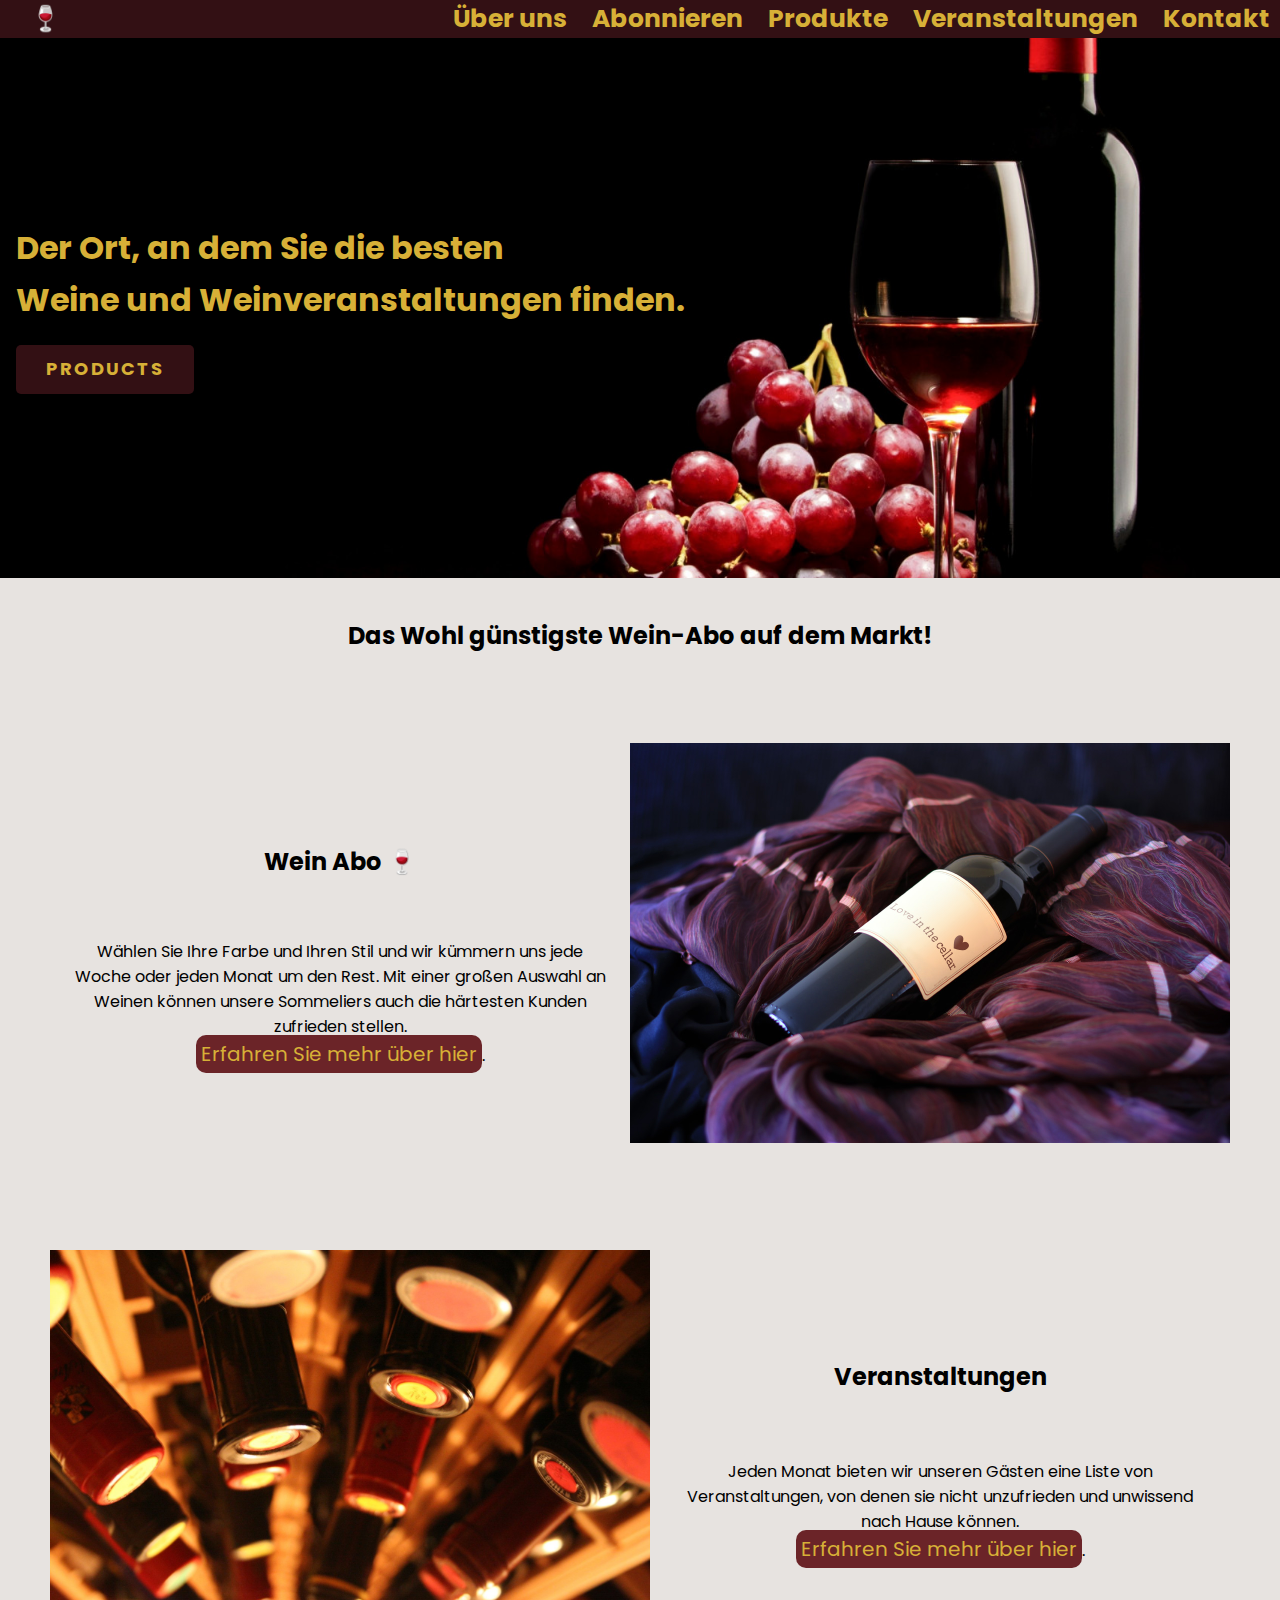
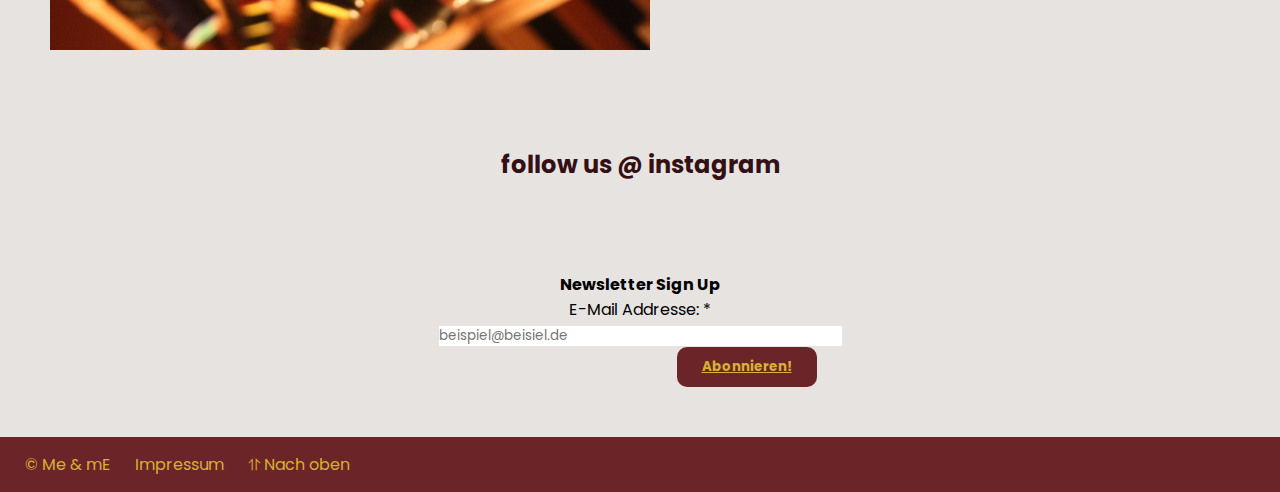
==== html/index.html @ b665ed3c "Add files via upload" ====
<!DOCTYPE html>
<html lang="en">
<head>
  <meta charset="UTF-8">
  <meta http-equiv="X-UA-Compatible" content="IE=edge">
  <meta name="viewport" content="width=device-width, initial-scale=1.0">
  <link rel="stylesheet" href="../css/style.css">
  <title>Wine-Shop</title>
</head>
<body>
  <header>
    <div class="logo">
      <p>🍷</p>
    </div>
    <section class="menu">
      <div>
        <ul>
          <li><a href="index.html" class="current">Über uns</a></li>
          <li><a href="abonnieren.html">Abonnieren</a></li>
          <li><a href="produkte.html">Produkte</a></li>
          <li><a href="veranstaltungen.html">Veranstaltungen</a></li>
          <li><a href="kontakt.html">Kontakt</a></li>
        </ul>
      </div>
    </section>
  </header>

  <main>
    <section class="topseite">
      <div class="introtxt">
        <h1>Der Ort, an dem Sie die besten <br> Weine und Weinveranstaltungen finden.</h1>
<!--Aici tre sa punem un link care ne va trimite la produse.-->
          <a href="produkte.html">Products</a>
      </div>
    </section>

    <section class="abo">
          <h2>Das Wohl günstigste Wein-Abo auf dem Markt!</h2>
      <div class="abobody">
          <div>
            <h2>Wein Abo 🍷</h2>
            <p>Wählen Sie Ihre Farbe und Ihren Stil und wir kümmern uns jede Woche oder jeden Monat um den Rest. Mit einer großen Auswahl an Weinen können unsere Sommeliers auch die härtesten Kunden zufrieden stellen.<br><a href="abonnieren.html">Erfahren Sie mehr über hier</a>.</p>
            <!--deasupra vine un link catre abonare-->
          </div>

          <div>
            <img src="../bilder/wine-bottle-velvet-rich.jpg" alt="A bottle of wine on a beautiful rich velvet.">
          </div>
      </div>    
      <div class="events">
          <div>
            <img src="../bilder/wine-bottles-1551192.jpg" alt="A photo of bottles on the shelf.">
          </div>

          <div>
            <h2>Veranstaltungen</h3>
            <p>Jeden Monat bieten wir unseren Gästen eine Liste von Veranstaltungen, von denen sie nicht unzufrieden und unwissend nach Hause können.<br><a href="veranstaltungen.html">Erfahren Sie mehr über hier</a>.</p>
            <!--deasupra vine un link catre evenimente-->
          </div>
      </div>

      <div class="follow">
          <div class="instagram">
            <h2><a href="https://www.instagram.com/">follow us @ instagram</a></h2>
          </div>
          <div class="newsletter">
            <h4>Newsletter Sign Up</h4>
            <div>
              <label for="email">E-Mail Addresse: *</label>
              <input type="text" id="email" name="email" placeholder="beispiel@beisiel.de" required>
            </div>
            <div class="btn">
              <button type="submit" value="Abgeschickt" class="btnx"><a href="kontakt.html">Abonnieren!</a></button>
            </div>
          </div>
      </div>
    </section>
  </main>
  <footer class="seitefooter">
    <ul>
      <li>&#169; Me & mE</li>
      <li><a href="impressum.html">Impressum</a></li>
      <li><a href="#"> &#10595;  Nach oben</a></li>
    </ul>
  </footer>
</body>
</html>
---- css/style.css ----
/*
the colors that we need!

white color: #efefef;
grey color: #e7e3e0;
grey'isch color: #dbd4cf;
gold color: #d7b037;
red color: #6b2428;
bordeaux red color: #331014;
*/

/*for start we set the hole page with font, style and color*/

@import url('https://fonts.googleapis.com/css2?family=Poppins:wght@200;300;400;500;600;700;800;900&display=swap');

/*all the css files are linked here*/

@import url(abonnieren.css);
@import url(produkte.css);
@import url(veranstaltungen.css);
@import url(kontakt.css);
@import url(impressum.css);

* {
  margin: 0;
  padding: 0;
  box-sizing: border-box;
  font-family: 'poppins', sans-serif;
  scroll-behavior: smooth;
  
}

/*body arangement and color*/

body {
  margin: 0 auto;
  max-width: 1440px;
  display: block;
  background-color: #dbd4cf;
}

main {
  background-color: #e7e3e0;
}

/*menu and logo adjustment*/

header {
  display: flex;
  flex-wrap: nowrap;
  justify-content: space-between;
  background-color: #331014;
}

.logo {
  padding-left: 30px;
}

.logo,
.menu {
  font-size:25px;
  font-weight: bold;
}

.menu li {
  display: inline;
  padding: 10px;
}

.menu a {
  text-decoration: none;
  color: #d7b037;
}

.menu a:hover {
  background-color: #d7b037;
  color: #6b2428;
  border-radius: 5px;
  padding: 2px;
  transition: 0.5s;
}

/*top-page with the wine bottle in the background*/

.topseite {
  background-image: url(../bilder/desktop-img.jpg);
  background-size: cover;
  background-position: right;
  min-height: 60vh;
  display: flex;
  flex-wrap: nowrap;
  justify-content: space-between;
  position: relative;
  align-items: center;
  line-height: 1.6;
}

.introtxt,
.introtxt a {
  color: #d7b037;
  text-decoration: none;
  padding: 1em;
}

.introtxt a {
  background-color: #331014;
  position: relative;
  display: inline-block;
  color: #d7b037;
  margin-top: 20px;
  padding: 10px 30px;
  font-size: 18px;
  font-weight: bold;
  text-transform: uppercase;
  text-decoration: none;
  letter-spacing: 2px;
  border-radius: 5px;
}

.introtxt a:hover {
  background-color: #d7b037;
  color: #331014;
  font-weight: bold;
  transition: 1s;
}

/*section with the subscription link from where you go to subscription page*/

.abo h2 {
  text-align: center;
  padding: 40px;
}

.abobody {
  display: flex;
  justify-content: space-between;
  align-items: center;
  padding: 50px;
}

.abobody p {
  text-align: center;
  padding: 20px;
}

.abobody img {
  height: 400px;
}

.abobody a {
  color: #d7b037;
  text-decoration: none;
  font-size: 20px;
  background-color: #6b2428;
  padding: 5px;
  border-radius: 10px;
}

/*section with the events link from where you go to events page*/

.events h2 {
  text-align: center;
}

.events {
  display: flex;
  justify-content: space-between;
  align-items: center;
  padding: 50px;
}

.events p {
  text-align: center;
  padding: 25px;
}

.events img {
  height: 400px;
}

.events a {
  color: #d7b037;
  text-decoration: none;
  font-size: 20px;
  background-color: #6b2428;
  padding: 5px;
  border-radius: 10px;
}

/*link to instagram */

.follow {
  display: flex;
  flex-direction: column;
  align-items: center;
}

.instagram a {
  color: #331014;
  text-decoration: none;
}

/*sign up for newsletter*/

.newsletter {
  display: block;
  text-align: center;
  padding: 50px;
}

.btn a {
  background-color: #6b2428;
  color: #d7b037;
  text-align: center;
}

/*site-footer with impressum link*/

footer {
  align-items: center;
}

.seitefooter {
  background-color: #6b2428;
  padding: 15px;
}

.seitefooter li {
  display: inline;
  padding: 10px;
  color: #d7b037;
}

.seitefooter a {
  text-decoration: none;
  color: #d7b037;
}

.seitefooter a:hover {
  background-color: #d7b037;
  color: #6b2428;
  border-radius: 5px;
  padding: 2px;
  transition: 0.5s;
}
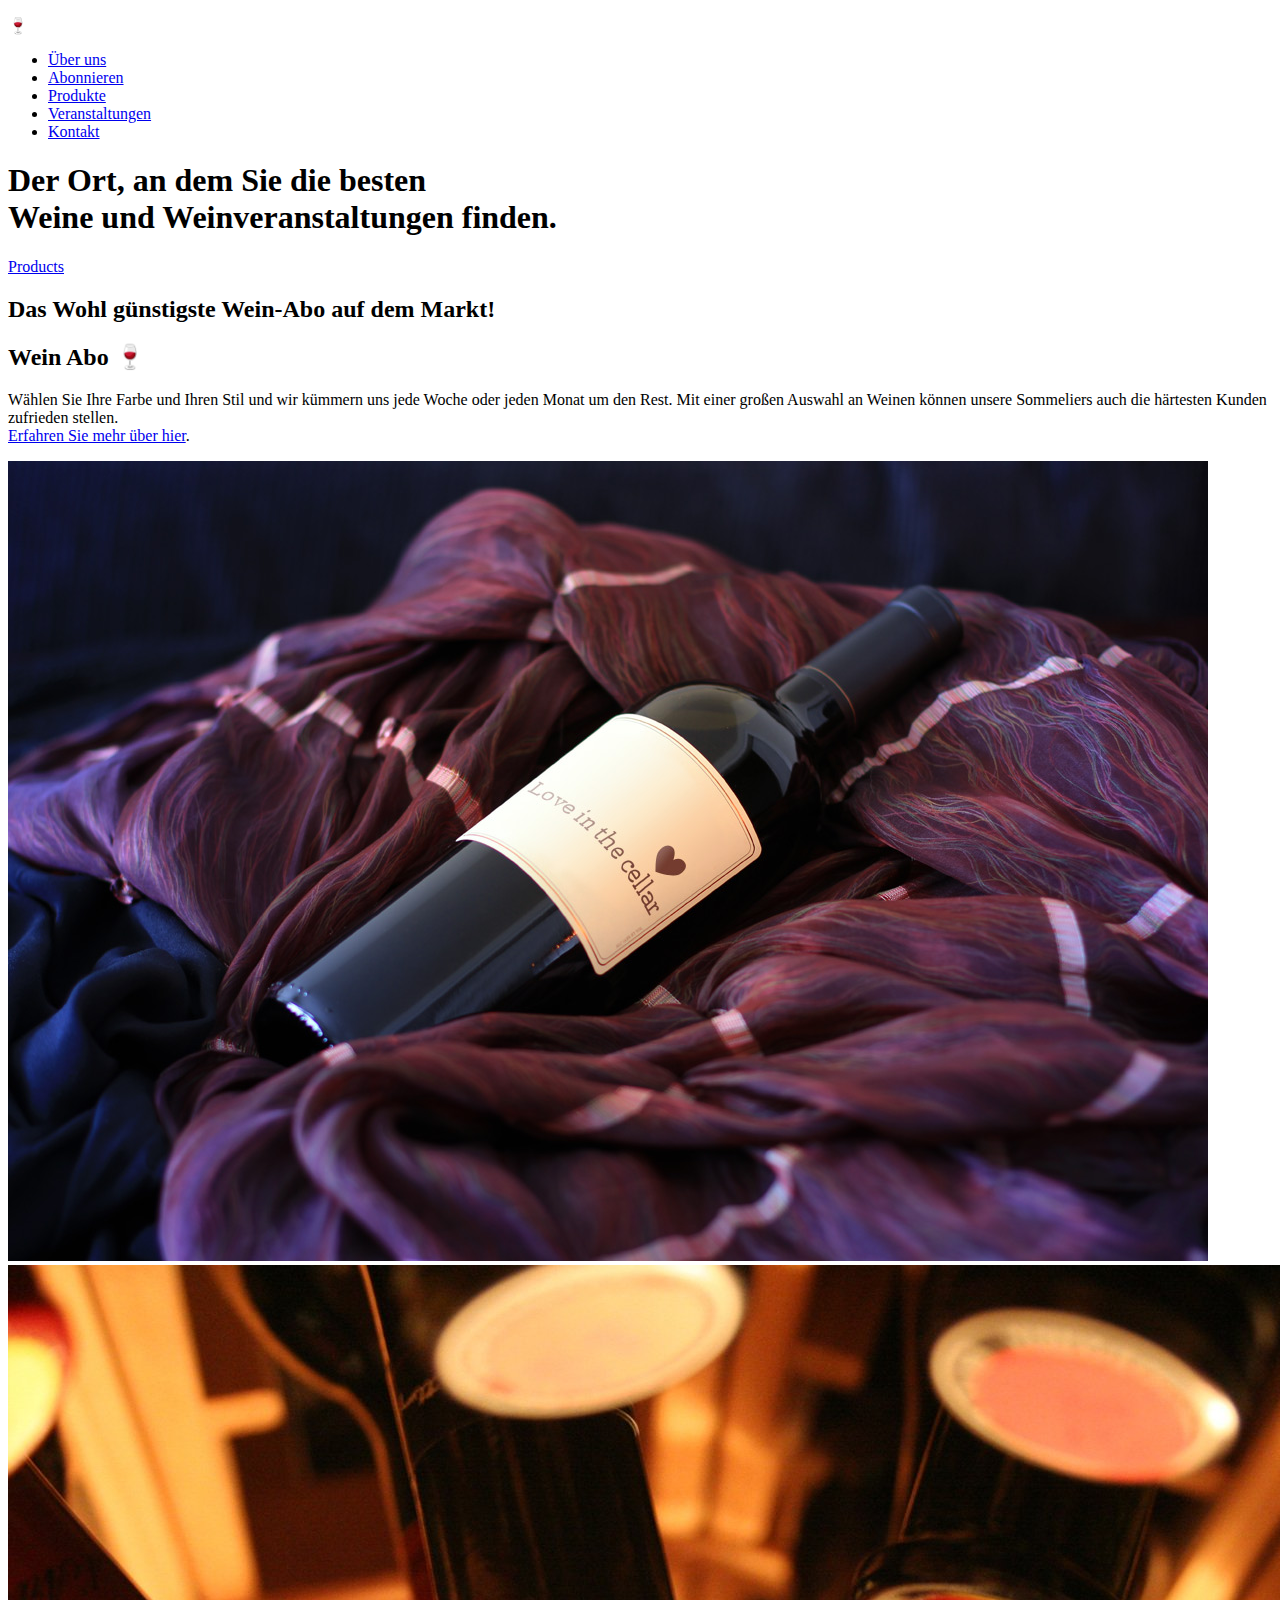
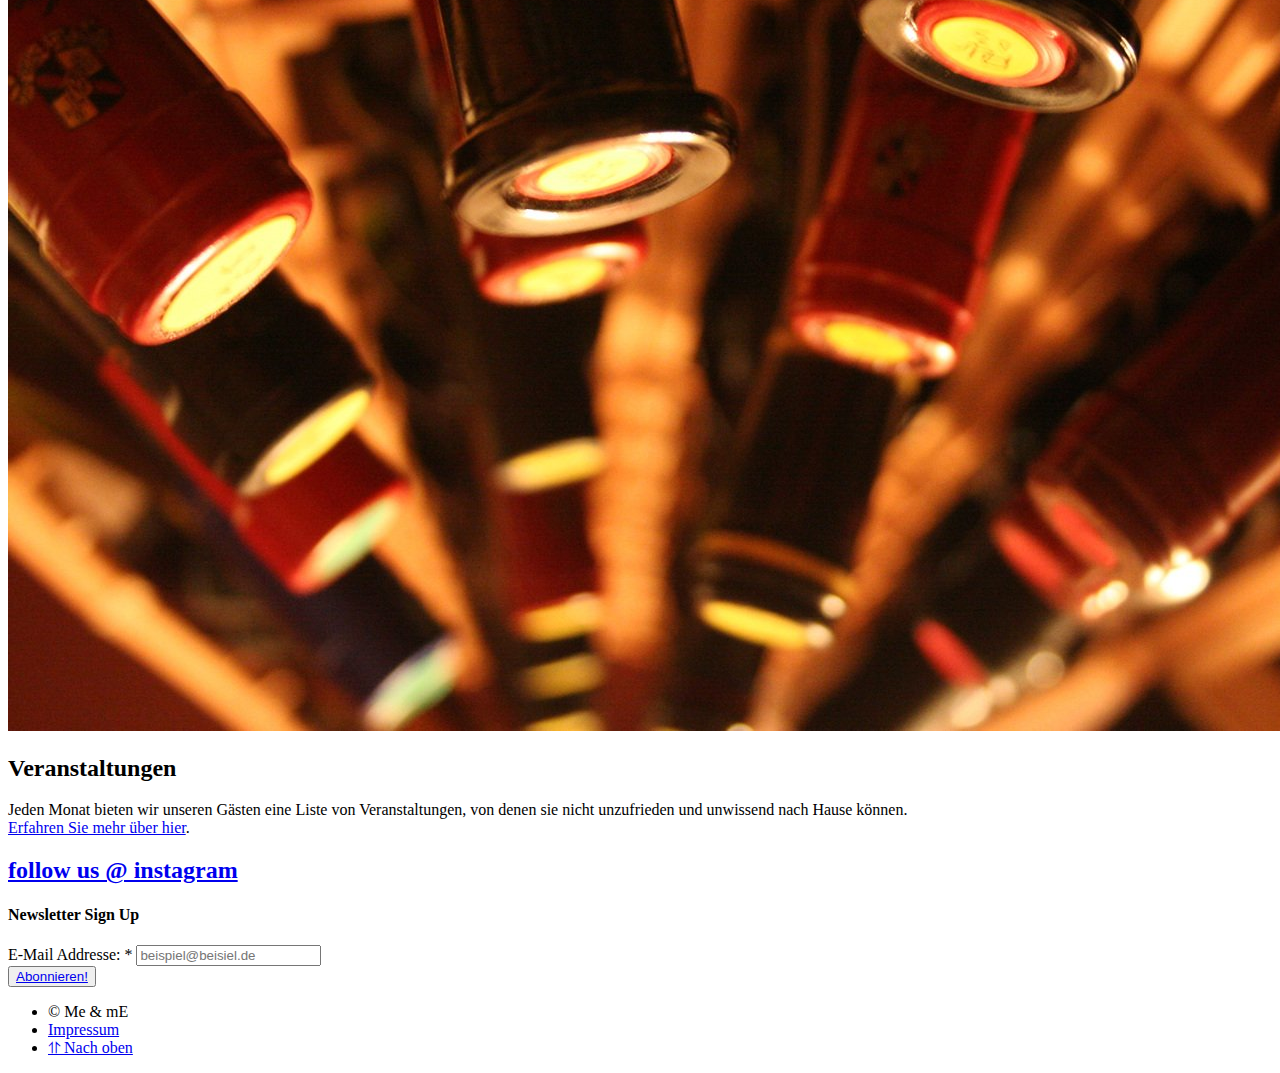
==== commit 8f2e5cc3: "git pull" ====
--- a/html/index.html
+++ b/html/index.html
@@ -1,87 +1,87 @@
-<!DOCTYPE html>
-<html lang="en">
-<head>
-  <meta charset="UTF-8">
-  <meta http-equiv="X-UA-Compatible" content="IE=edge">
-  <meta name="viewport" content="width=device-width, initial-scale=1.0">
-  <link rel="stylesheet" href="../css/style.css">
-  <title>Wine-Shop</title>
-</head>
-<body>
-  <header>
-    <div class="logo">
-      <p>🍷</p>
-    </div>
-    <section class="menu">
-      <div>
-        <ul>
-          <li><a href="index.html" class="current">Über uns</a></li>
-          <li><a href="abonnieren.html">Abonnieren</a></li>
-          <li><a href="produkte.html">Produkte</a></li>
-          <li><a href="veranstaltungen.html">Veranstaltungen</a></li>
-          <li><a href="kontakt.html">Kontakt</a></li>
-        </ul>
-      </div>
-    </section>
-  </header>
-
-  <main>
-    <section class="topseite">
-      <div class="introtxt">
-        <h1>Der Ort, an dem Sie die besten <br> Weine und Weinveranstaltungen finden.</h1>
-<!--Aici tre sa punem un link care ne va trimite la produse.-->
-          <a href="produkte.html">Products</a>
-      </div>
-    </section>
-
-    <section class="abo">
-          <h2>Das Wohl günstigste Wein-Abo auf dem Markt!</h2>
-      <div class="abobody">
-          <div>
-            <h2>Wein Abo 🍷</h2>
-            <p>Wählen Sie Ihre Farbe und Ihren Stil und wir kümmern uns jede Woche oder jeden Monat um den Rest. Mit einer großen Auswahl an Weinen können unsere Sommeliers auch die härtesten Kunden zufrieden stellen.<br><a href="abonnieren.html">Erfahren Sie mehr über hier</a>.</p>
-            <!--deasupra vine un link catre abonare-->
-          </div>
-
-          <div>
-            <img src="../bilder/wine-bottle-velvet-rich.jpg" alt="A bottle of wine on a beautiful rich velvet.">
-          </div>
-      </div>    
-      <div class="events">
-          <div>
-            <img src="../bilder/wine-bottles-1551192.jpg" alt="A photo of bottles on the shelf.">
-          </div>
-
-          <div>
-            <h2>Veranstaltungen</h3>
-            <p>Jeden Monat bieten wir unseren Gästen eine Liste von Veranstaltungen, von denen sie nicht unzufrieden und unwissend nach Hause können.<br><a href="veranstaltungen.html">Erfahren Sie mehr über hier</a>.</p>
-            <!--deasupra vine un link catre evenimente-->
-          </div>
-      </div>
-
-      <div class="follow">
-          <div class="instagram">
-            <h2><a href="https://www.instagram.com/">follow us @ instagram</a></h2>
-          </div>
-          <div class="newsletter">
-            <h4>Newsletter Sign Up</h4>
-            <div>
-              <label for="email">E-Mail Addresse: *</label>
-              <input type="text" id="email" name="email" placeholder="beispiel@beisiel.de" required>
-            </div>
-            <div class="btn">
-              <button type="submit" value="Abgeschickt" class="btnx"><a href="kontakt.html">Abonnieren!</a></button>
-            </div>
-          </div>
-      </div>
-    </section>
-  </main>
-  <footer class="seitefooter">
-    <ul>
-      <li>&#169; Me & mE</li>
-      <li><a href="impressum.html">Impressum</a></li>
-      <li><a href="#"> &#10595;  Nach oben</a></li>
-    </ul>
-  </footer>
-</body>
+<!DOCTYPE html>
+<html lang="en">
+<head>
+  <meta charset="UTF-8">
+  <meta http-equiv="X-UA-Compatible" content="IE=edge">
+  <meta name="viewport" content="width=device-width, initial-scale=1.0">
+  <link rel="stylesheet" href="css/style.css">
+  <title>Wine-Shop</title>
+</head>
+<body>
+  <header>
+    <div class="logo">
+      <p>🍷</p>
+    </div>
+    <section class="menu">
+      <div>
+        <ul>
+          <li><a href="index.html" class="current">Über uns</a></li>
+          <li><a href="abonnieren.html">Abonnieren</a></li>
+          <li><a href="produkte.html">Produkte</a></li>
+          <li><a href="veranstaltungen.html">Veranstaltungen</a></li>
+          <li><a href="kontakt.html">Kontakt</a></li>
+        </ul>
+      </div>
+    </section>
+  </header>
+
+  <main>
+    <section class="topseite">
+      <div class="introtxt">
+        <h1>Der Ort, an dem Sie die besten <br> Weine und Weinveranstaltungen finden.</h1>
+<!--Aici tre sa punem un link care ne va trimite la produse.-->
+          <a href="produkte.html">Products</a>
+      </div>
+    </section>
+
+    <section class="abo">
+          <h2>Das Wohl günstigste Wein-Abo auf dem Markt!</h2>
+      <div class="abobody">
+          <div>
+            <h2>Wein Abo 🍷</h2>
+            <p>Wählen Sie Ihre Farbe und Ihren Stil und wir kümmern uns jede Woche oder jeden Monat um den Rest. Mit einer großen Auswahl an Weinen können unsere Sommeliers auch die härtesten Kunden zufrieden stellen.<br><a href="abonnieren.html">Erfahren Sie mehr über hier</a>.</p>
+            <!--deasupra vine un link catre abonare-->
+          </div>
+
+          <div>
+            <img src="../bilder/wine-bottle-velvet-rich.jpg" alt="A bottle of wine on a beautiful rich velvet.">
+          </div>
+      </div>    
+      <div class="events">
+          <div>
+            <img src="../bilder/wine-bottles-1551192.jpg" alt="A photo of bottles on the shelf.">
+          </div>
+
+          <div>
+            <h2>Veranstaltungen</h3>
+            <p>Jeden Monat bieten wir unseren Gästen eine Liste von Veranstaltungen, von denen sie nicht unzufrieden und unwissend nach Hause können.<br><a href="veranstaltungen.html">Erfahren Sie mehr über hier</a>.</p>
+            <!--deasupra vine un link catre evenimente-->
+          </div>
+      </div>
+
+      <div class="follow">
+          <div class="instagram">
+            <h2><a href="https://www.instagram.com/">follow us @ instagram</a></h2>
+          </div>
+          <div class="newsletter">
+            <h4>Newsletter Sign Up</h4>
+            <div>
+              <label for="email">E-Mail Addresse: *</label>
+              <input type="text" id="email" name="email" placeholder="beispiel@beisiel.de" required>
+            </div>
+            <div class="btn">
+              <button type="submit" value="Abgeschickt" class="btnx"><a href="kontakt.html">Abonnieren!</a></button>
+            </div>
+          </div>
+      </div>
+    </section>
+  </main>
+  <footer class="seitefooter">
+    <ul>
+      <li>&#169; Me & mE</li>
+      <li><a href="impressum.html">Impressum</a></li>
+      <li><a href="#"> &#10595;  Nach oben</a></li>
+    </ul>
+  </footer>
+</body>
 </html>